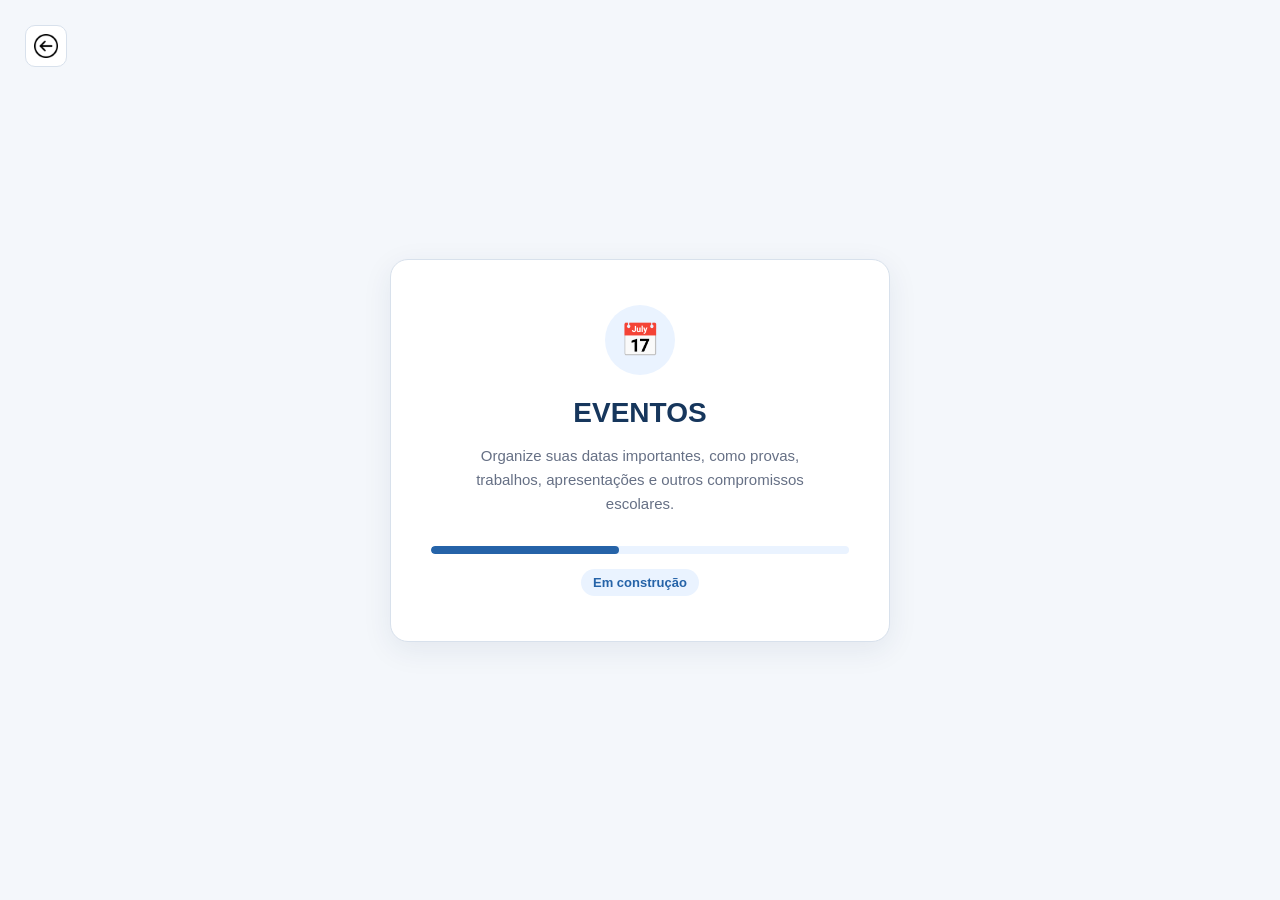
==== pages/eventos.html @ f46c666d "Add files via upload" ====
<!DOCTYPE html>
<html lang="pt-br">

<head>
    <meta charset="UTF-8">
    <meta name="viewport" content="width=device-width, initial-scale=1.0">

    <title>Eventos</title>

    <link rel="stylesheet" href="../style/workinprogress.css">
</head>

<body>

    <button id="voltar">
        <img src="../image/voltarbutton.png" alt="Voltar">
    </button>

    <main class="container">

        <section class="card">

            <div class="icone">📅</div>

            <h1>Eventos</h1>

            <p>
                Organize suas datas importantes, como provas,
                trabalhos, apresentações e outros compromissos escolares.
            </p>

            <div class="progresso">
                <div class="barra"></div>
            </div>

            <span class="status">Em construção</span>

        </section>

    </main>

    <script src="../scripts/workinprogress.js"></script>

</body>

</html>
---- style/workinprogress.css ----
:root {
    --azul-escuro: #16365c;
    --azul: #2563a8;
    --azul-claro: #eaf3ff;
    --texto: #1d2939;
    --texto-secundario: #667085;
    --borda: #d8e1ec;
    --fundo: #f4f7fb;
    --branco: #ffffff;
}

* {
    box-sizing: border-box;
    margin: 0;
    padding: 0;
}

body {
    min-height: 100vh;

    display: flex;
    flex-direction: column;

    background: var(--fundo);
    color: var(--texto);

    font-family: Arial, Helvetica, sans-serif;
}

/* BOTÃO VOLTAR */

#voltar {
    position: absolute;
    top: 25px;
    left: 25px;

    width: 42px;
    height: 42px;

    display: flex;
    align-items: center;
    justify-content: center;

    padding: 0;

    border: 1px solid var(--borda);
    border-radius: 10px;

    background: var(--branco);

    cursor: pointer;

    transition: 0.2s ease;
}

#voltar:hover {
    background: var(--azul-claro);
    border-color: var(--azul);
    transform: translateX(-2px);
}

#voltar img {
    width: 24px;
    height: 24px;

    object-fit: contain;
}

/* CONTAINER */

.container {
    flex: 1;

    display: flex;
    align-items: center;
    justify-content: center;

    padding: 30px;
}

/* CARD */

.card {
    width: 100%;
    max-width: 500px;

    padding: 45px 40px;

    text-align: center;

    background: var(--branco);

    border: 1px solid var(--borda);
    border-radius: 18px;

    box-shadow: 0 8px 30px rgba(22, 54, 92, 0.08);
}

/* ÍCONE */

.icone {
    width: 70px;
    height: 70px;

    display: flex;
    align-items: center;
    justify-content: center;

    margin: 0 auto 22px;

    border-radius: 50%;

    background: var(--azul-claro);

    font-size: 32px;
}

/* TÍTULO */

.card h1 {
    margin-bottom: 15px;

    color: var(--azul-escuro);

    font-size: 28px;
    font-weight: 700;
    text-transform: uppercase;
}

/* TEXTO */

.card p {
    max-width: 380px;

    margin: 0 auto;

    color: var(--texto-secundario);

    font-size: 15px;
    line-height: 1.6;
}

/* BARRA DE PROGRESSO */

.progresso {
    width: 100%;
    height: 8px;

    margin-top: 30px;

    overflow: hidden;

    border-radius: 10px;

    background: var(--azul-claro);
}

.barra {
    width: 45%;
    height: 100%;

    border-radius: 10px;

    background: var(--azul);
}

/* STATUS */

.status {
    display: inline-block;

    margin-top: 15px;

    padding: 6px 12px;

    border-radius: 20px;

    background: var(--azul-claro);
    color: var(--azul);

    font-size: 13px;
    font-weight: 600;
}

/* RESPONSIVIDADE */

@media (max-width: 600px) {

    #voltar {
        top: 15px;
        left: 15px;
    }

    .container {
        padding: 20px;
    }

    .card {
        padding: 35px 25px;
    }

    .card h1 {
        font-size: 23px;
    }

}
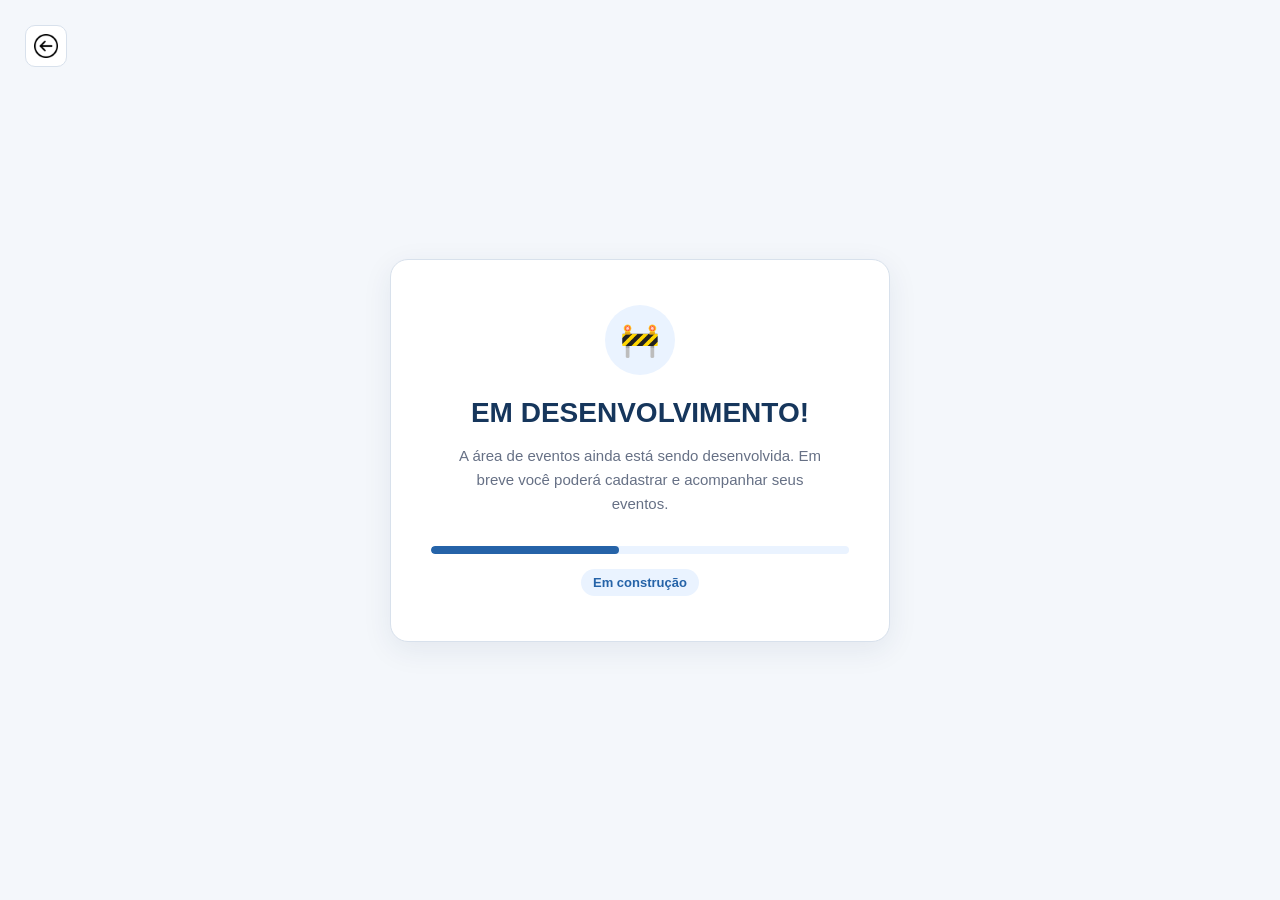
==== commit 082d9751: "Add files via upload" ====
--- a/pages/eventos.html
+++ b/pages/eventos.html
@@ -1,6 +1,5 @@
 <!DOCTYPE html>
 <html lang="pt-br">
-
 <head>
     <meta charset="UTF-8">
     <meta name="viewport" content="width=device-width, initial-scale=1.0">
@@ -9,24 +8,21 @@
 
     <link rel="stylesheet" href="../style/workinprogress.css">
 </head>
-
 <body>
 
-    <button id="voltar">
+    <button id="voltar" aria-label="Voltar ao menu">
         <img src="../image/voltarbutton.png" alt="Voltar">
     </button>
 
     <main class="container">
+        <section class="card">
+            <div class="icone">🚧</div>
 
-        <section class="card">
-
-            <div class="icone">📅</div>
-
-            <h1>Eventos</h1>
+            <h1>Em desenvolvimento!</h1>
 
             <p>
-                Organize suas datas importantes, como provas,
-                trabalhos, apresentações e outros compromissos escolares.
+                A área de eventos ainda está sendo desenvolvida.
+                Em breve você poderá cadastrar e acompanhar seus eventos.
             </p>
 
             <div class="progresso">
@@ -34,13 +30,9 @@
             </div>
 
             <span class="status">Em construção</span>
-
         </section>
-
     </main>
 
     <script src="../scripts/workinprogress.js"></script>
-
 </body>
-
 </html>
